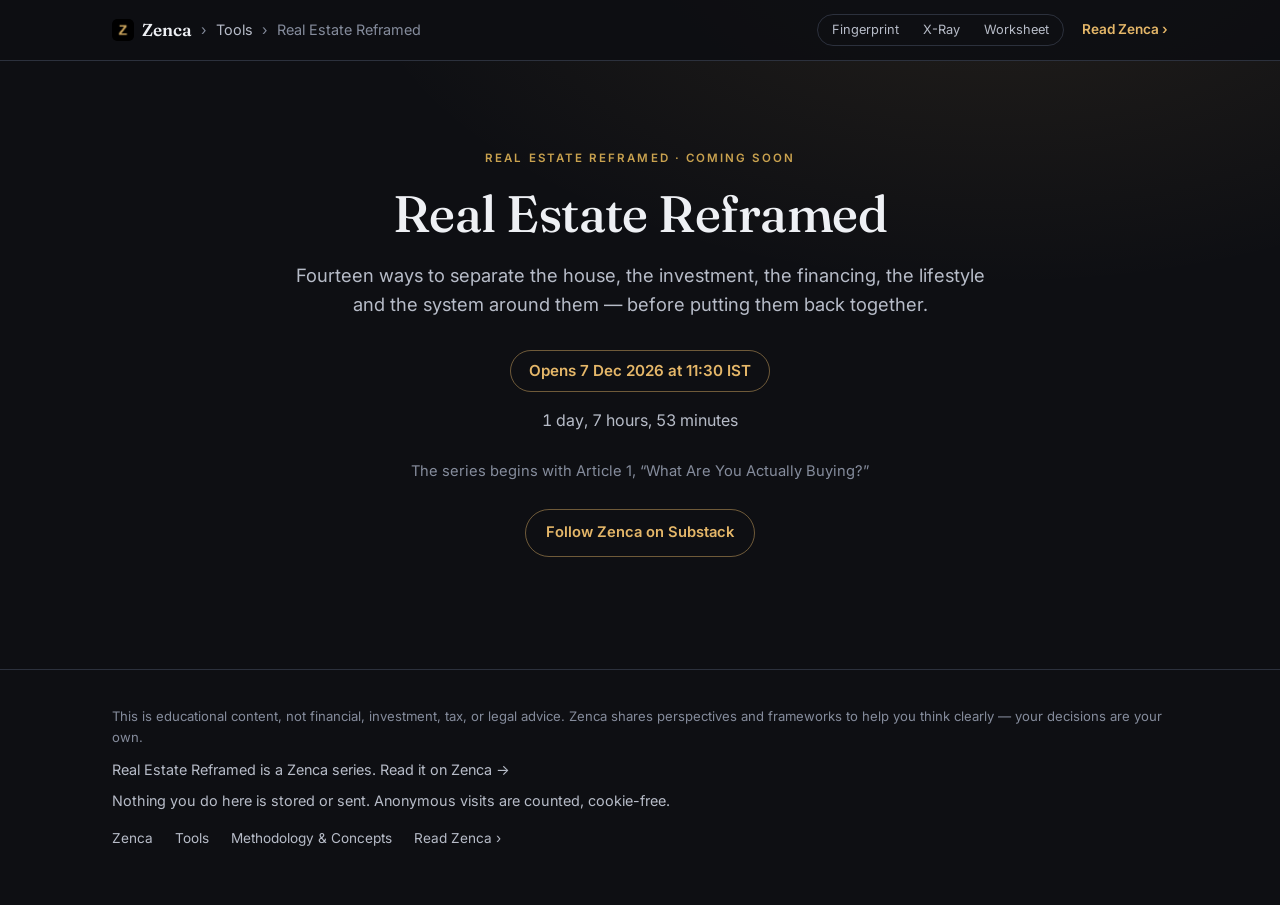
==== index.html @ 31d78867 "Deploy Real Estate Reframed (2026-11-09 19:10)" ====
<!DOCTYPE html>
<html lang="en">
<head>
  <meta charset="UTF-8" />
  <meta name="viewport" content="width=device-width, initial-scale=1.0" />
  <title>Real Estate Reframed — Zenca</title>
  <meta name="description" content="Fourteen ways to separate the house, the investment, the financing, the lifestyle and the system around them — before putting them back together. The Real Estate Reframed series and its companion tools." />
  <meta property="og:type" content="website" />
  <meta property="og:site_name" content="Zenca" />
  <meta property="og:title" content="Real Estate Reframed — Zenca" />
  <meta property="og:description" content="Fourteen ways to separate the house, the investment, the financing, the lifestyle and the system around them — before putting them back together." />
  <meta property="og:url" content="https://real-estate-reframed.zenca.global/" />
  <meta property="og:image" content="https://real-estate-reframed.zenca.global/_shared/og/hub.png" />
  <meta property="og:image:width" content="1200" />
  <meta property="og:image:height" content="630" />
  <meta name="twitter:card" content="summary_large_image" />
  <link rel="canonical" href="https://real-estate-reframed.zenca.global/" />
  <link rel="icon" type="image/png" href="_shared/favicon.png?v=9545cf29dc" />
  <link rel="apple-touch-icon" href="_shared/favicon.png?v=9545cf29dc" />
  <link rel="preconnect" href="https://fonts.googleapis.com" />
  <link rel="preconnect" href="https://fonts.gstatic.com" crossorigin />
  <link href="https://fonts.googleapis.com/css2?family=Fraunces:opsz,wght@9..144,400;9..144,500;9..144,600&family=Inter:wght@400;500;600&display=swap" rel="stylesheet" />
  <link rel="stylesheet" href="_shared/page.css?v=093122a466" />
  <link rel="stylesheet" href="_shared/site.css?v=1f6c7fd32f" />
  <script src="_shared/site.js?v=88c679d0bc" data-zenca-tool="hub"></script>
  <script data-goatcounter="https://real-estate-reframed.goatcounter.com/count" data-goatcounter-settings='{"no_onload": true}' async src="https://gc.zgo.at/count.js"></script>
</head>
<body>
  <a class="skip" href="#app">Skip to content</a>
  <header class="topbar">
    <div class="wrap topbar-inner">
      <nav class="crumbs" aria-label="Breadcrumb">
        <a class="crumb-brand" href="https://zenca.global"><img class="crumb-logo" src="_shared/favicon.png?v=9545cf29dc" alt="" width="22" height="22" />Zenca</a>
        <span class="crumb-sep crumb-tools-sep" aria-hidden="true">›</span>
        <a class="crumb-tools" href="https://zenca.global/tools">Tools</a>
        <span class="crumb-sep" aria-hidden="true">›</span>
        <a class="crumb-current" href="./" aria-current="page">Real Estate Reframed</a>
      </nav>
      <div class="topbar-right">
        <nav class="zenca-switch" aria-label="Real Estate Reframed tools"><a data-zenca-link="fingerprint" href="fingerprint/">Fingerprint</a><a data-zenca-link="xray" href="x-ray/">X-Ray</a><a data-zenca-link="worksheet" href="worksheet/">Worksheet</a></nav>
        <a class="read-zenca" href="https://zencaglobal.substack.com/" target="_blank" rel="noopener">Read Zenca <span aria-hidden="true">›</span></a>
      </div>
    </div>
  </header>

  <main id="app">
    <section class="hero wrap">
      <p class="eyebrow">A Zenca series · 14 articles · 3 companion tools</p>
      <h1>Real Estate Reframed</h1>
      <p class="lede">Fourteen ways to separate the house, the investment, the financing, the lifestyle and the system around them — before putting them back together.</p>
      <p class="body">Price is not return. Asset return is not leveraged equity return. Wealth accumulation is not the same thing as investment performance. Housing consumption is not financial return. Non-financial utility is still real value. And the same physical asset can behave very differently inside different cities, financing systems, legal structures and household balance sheets.</p>
      <p class="body">It is not a case for property or against it. It is an attempt to become more precise about what job a property is doing — and what owning it will do to the rest of your financial life.</p>
      <div class="actions">
        <a class="btn" data-zenca-link="series" href="https://zenca.global/p/real-estate-reframed-series" target="_blank" rel="noopener">Read the series on Zenca &rarr;</a>
        <a class="btn btn-ghost" data-zenca-article="1" href="https://zenca.global/p/real-estate-reframed-1-14">Start with Article 1</a>
      </div>
    </section>

    <section class="section" aria-labelledby="tools-h">
      <div class="wrap">
        <h2 id="tools-h">Companion tools</h2>
        <p class="section-intro">Each tool opens alongside the article it belongs to. None of them produce a score or a buy/sell verdict.</p>
        <div class="tools">
          <article class="tool">
            <span class="status" data-zenca-status="fingerprint">Opens 21 Dec 2026</span>
            <h3>Housing System Fingerprint Explorer</h3>
            <p>What kind of housing machine are you looking at? Compare the housing systems of India, China, Japan and the United States across 24 dimensions. A fingerprint, not a scorecard.</p>
            <p class="meta">With Article 3 · <span data-zenca-article="3">Your House’s Last Five Years Won’t Predict the Next Twenty</span></p>
            <a class="go" data-zenca-link="fingerprint" href="fingerprint/">Open the Fingerprint &rarr;</a>
          </article>
          <article class="tool">
            <span class="status" data-zenca-status="xray">Opens 8 Mar 2027</span>
            <h3>Property Decision X-Ray</h3>
            <p>X-ray this property, for this person, at this price: what the purchase depends on, what your household can survive, and what remains unresolved.</p>
            <p class="meta">With Article 14 · <span data-zenca-article="14">So, Should You Buy This Property?</span></p>
            <a class="go" data-zenca-link="xray" href="x-ray/">Open the X-Ray &rarr;</a>
          </article>
          <article class="tool">
            <span class="status" data-zenca-status="worksheet">Opens 8 Mar 2027</span>
            <h3>Property Decision Worksheet</h3>
            <p>Should this property fit into your financial life? A guided worksheet to work through before you emotionally commit — on your own, with a partner or with an adviser.</p>
            <p class="meta">With Article 14 · <span data-zenca-article="14">So, Should You Buy This Property?</span></p>
            <a class="go" data-zenca-link="worksheet" href="worksheet/">Open the Worksheet &rarr;</a>
          </article>
        </div>
        <div class="ref-card">
          <p><strong>Methodology &amp; Concepts</strong> — the language, named concepts and evidence standards behind the series.</p>
          <a class="btn btn-ghost" data-zenca-link="methodology" href="methodology/">Open the reference &rarr;</a>
        </div>
      </div>
    </section>

    <section class="section" aria-labelledby="series-h">
      <div class="wrap">
        <h2 id="series-h">The series in four acts</h2>
        <p class="section-intro">A new article every Monday from 7 December 2026. Titles become links as each one is published.</p>
        <div class="acts">
          <div class="act">
            <h3>Act I — Understand the Asset</h3>
            <ol>
              <li><span class="n">1</span><a data-zenca-article="1" data-zenca-show-date href="#">What Are You Actually Buying?</a></li>
              <li><span class="n">2</span><a data-zenca-article="2" data-zenca-show-date href="#">Your House Doesn’t Really Have A Price</a></li>
              <li><span class="n">3</span><a data-zenca-article="3" data-zenca-show-date href="#">Your House’s Last Five Years Won’t Predict the Next Twenty</a></li>
            </ol>
          </div>
          <div class="act">
            <h3>Act II — Understand the Economics</h3>
            <ol>
              <li><span class="n">4</span><a data-zenca-article="4" data-zenca-show-date href="#">The Return You Think You Made on Your House Is Probably Wrong</a></li>
              <li><span class="n">5</span><a data-zenca-article="5" data-zenca-show-date href="#">Housing Always Costs Money — Even When You Own It</a></li>
              <li><span class="n">6</span><a data-zenca-article="6" data-zenca-show-date href="#">The Magic of Real Estate Is Often Leverage</a></li>
              <li><span class="n">7</span><a data-zenca-article="7" data-zenca-show-date href="#">Your Rental Property Is a Business, Not Passive Income</a></li>
            </ol>
          </div>
          <div class="act">
            <h3>Act III — Understand the Household</h3>
            <ol>
              <li><span class="n">8</span><a data-zenca-article="8" data-zenca-show-date href="#">Your Parents’ 100× Is Not Your Forecast</a></li>
              <li><span class="n">9</span><a data-zenca-article="9" data-zenca-show-date href="#">Rich on Paper, Concentrated in Reality</a></li>
              <li><span class="n">10</span><a data-zenca-article="10" data-zenca-show-date href="#">Why We Love Real Estate So Much</a></li>
            </ol>
          </div>
          <div class="act">
            <h3>Act IV — Understand the System, Then Decide</h3>
            <ol>
              <li><span class="n">11</span><a data-zenca-article="11" data-zenca-show-date href="#">Buying From a Builder Means Buying More Than a House</a></li>
              <li><span class="n">12</span><a data-zenca-article="12" data-zenca-show-date href="#">The Parallel Economy Around Property</a></li>
              <li><span class="n">13</span><a data-zenca-article="13" data-zenca-show-date href="#">Can Housing Be Affordable and a Great Investment?</a></li>
              <li><span class="n">14</span><a data-zenca-article="14" data-zenca-show-date href="#">So, Should You Buy This Property?</a></li>
            </ol>
          </div>
        </div>
      </div>
    </section>
  </main>

  <footer class="site-foot">
    <div class="wrap">
      <p class="disclaimer">This is educational content, not financial, investment, tax, or legal advice. Zenca shares perspectives and frameworks to help you think clearly — your decisions are your own.</p>
      <p class="colophon">Real Estate Reframed is a Zenca series. <a data-zenca-link="series" href="https://zenca.global/p/real-estate-reframed-series" target="_blank" rel="noopener">Read it on Zenca &rarr;</a></p>
      <p class="colophon">Nothing you do here is stored or sent. Anonymous visits are counted, cookie-free.</p>
      <nav class="foot-nav" aria-label="Zenca">
        <a href="https://zenca.global">Zenca</a>
        <a href="https://zenca.global/tools">Tools</a>
        <a data-zenca-link="methodology" href="methodology/">Methodology &amp; Concepts</a>
        <a href="https://zencaglobal.substack.com/" target="_blank" rel="noopener">Read Zenca &rsaquo;</a>
      </nav>
    </div>
  </footer>
</body>
</html>
---- _shared/page.css ----
/* ============================================================
   Real Estate Reframed — hub and Methodology & Concepts pages
   Same Zenca system as the tools: dark + gold, Fraunces + Inter.
   (Owned by the deployment chat.)
   ============================================================ */
:root {
  --bg: #0e0f13; --bg-2: #15171d; --card: #1a1d25; --card-2: #21252f; --line: #2c313d;
  --ink: #eef0f4; --ink-soft: #b7bcc8; --ink-mute: #858c9c;
  --gold: #e5b769; --gold-soft: #c9a24f; --gold-dim: rgba(229,183,105,0.14);
  --radius: 16px; --wrap: 1100px; --read: 760px;
}
* { box-sizing: border-box; }
html { scroll-padding-top: 76px; }
body {
  margin: 0; overflow-x: hidden;
  background: radial-gradient(1100px 600px at 78% -8%, rgba(229,183,105,0.10), transparent 60%), var(--bg);
  color: var(--ink); font-family: "Inter", system-ui, -apple-system, "Segoe UI", sans-serif; line-height: 1.6;
  -webkit-font-smoothing: antialiased;
}
.wrap { max-width: var(--wrap); margin: 0 auto; padding: 0 22px; }
.read { max-width: var(--read); }
h1, h2, h3 { font-family: "Fraunces", Georgia, serif; font-weight: 500; line-height: 1.15; letter-spacing: -0.01em; margin: 0; }
a { color: var(--gold); }
strong { font-weight: 600; color: var(--ink); }
:focus-visible { outline: 2px solid var(--gold); outline-offset: 2px; border-radius: 4px; }
.sr { position: absolute; width: 1px; height: 1px; overflow: hidden; clip: rect(0 0 0 0); white-space: nowrap; }
.skip { position: absolute; left: -999px; top: 8px; background: var(--gold); color: var(--bg); padding: 8px 14px; border-radius: 8px; z-index: 100; }
.skip:focus { left: 12px; }

/* Top bar — same pattern as the tools */
.topbar { position: sticky; top: 0; z-index: 50; background: rgba(14,15,19,0.92); border-bottom: 1px solid var(--line); }
.topbar-inner { display: flex; align-items: center; justify-content: space-between; height: 60px; gap: 12px; }
.crumbs { display: flex; align-items: center; gap: 9px; min-width: 0; font-size: 0.9rem; }
.crumbs a { color: var(--ink-soft); text-decoration: none; white-space: nowrap; }
.crumbs a:hover { color: var(--gold); }
.crumb-brand { display: inline-flex; align-items: center; gap: 8px; font-family: "Fraunces", serif; font-weight: 600; font-size: 1.08rem; color: var(--ink) !important; }
.crumb-logo { width: 22px; height: 22px; border-radius: 5px; display: block; }
.crumb-sep { color: var(--ink-mute); }
.crumb-current { color: var(--ink-mute) !important; overflow: hidden; text-overflow: ellipsis; white-space: nowrap; }
.topbar-right { display: flex; align-items: center; gap: 18px; }
.read-zenca { color: var(--gold); text-decoration: none; font-weight: 600; font-size: 0.85rem; white-space: nowrap; }
@media (max-width: 720px) { .crumb-tools, .crumb-tools-sep { display: none; } }
@media (max-width: 420px) { .read-zenca { display: none; } }

/* Shared bits */
.eyebrow { text-transform: uppercase; letter-spacing: 0.18em; font-size: 0.72rem; color: var(--gold-soft); font-weight: 600; margin: 0 0 16px; }
.lede { font-size: clamp(1.04rem, 2vw, 1.22rem); color: var(--ink-soft); margin: 0 0 22px; }
.btn { display: inline-block; padding: 11px 20px; border-radius: 999px; background: var(--gold); color: var(--bg) !important; font-weight: 600; text-decoration: none; font-size: 0.95rem; }
.btn:hover { background: #f0c780; }
.btn-ghost { background: transparent; color: var(--gold) !important; border: 1px solid rgba(229,183,105,0.45); }
.btn-ghost:hover { background: var(--gold-dim); }
.btn.zenca-unlinked { background: var(--card-2); color: var(--ink-mute) !important; }
.actions { display: flex; flex-wrap: wrap; gap: 12px; margin: 26px 0 0; }
.section { padding: 46px 0; border-top: 1px solid var(--line); }
.section h2 { font-size: clamp(1.5rem, 3vw, 2rem); margin-bottom: 10px; }
.section-intro { color: var(--ink-soft); margin: 0 0 26px; max-width: 70ch; }

/* ---------- Hub ---------- */
.hero { padding: 76px 0 46px; }
.hero h1 { font-size: clamp(2.4rem, 6vw, 4rem); margin-bottom: 20px; }
.hero p.body { color: var(--ink-soft); max-width: 68ch; margin: 0 0 14px; }

.tools { display: grid; grid-template-columns: repeat(3, 1fr); gap: 16px; }
.tool { display: flex; flex-direction: column; gap: 10px; padding: 22px; border-radius: var(--radius); border: 1px solid var(--line); background: linear-gradient(180deg, var(--card), var(--bg-2)); }
.tool h3 { font-size: 1.3rem; }
.tool p { margin: 0; color: var(--ink-soft); font-size: 0.95rem; }
.tool .meta { color: var(--ink-mute); font-size: 0.85rem; margin-top: auto; }
.tool .go { font-weight: 600; text-decoration: none; }
.status { align-self: flex-start; font-size: 0.75rem; font-weight: 600; letter-spacing: 0.04em; padding: 3px 10px; border-radius: 999px; border: 1px solid var(--line); color: var(--ink-mute); }
.status.is-open { color: var(--gold); border-color: rgba(229,183,105,0.45); }
.ref-card { margin-top: 16px; display: flex; flex-wrap: wrap; align-items: center; justify-content: space-between; gap: 14px; padding: 18px 22px; border-radius: var(--radius); border: 1px dashed var(--line); }
.ref-card p { margin: 0; color: var(--ink-soft); }

.acts { display: grid; grid-template-columns: repeat(2, 1fr); gap: 16px 28px; }
.act h3 { font-size: 1.1rem; color: var(--gold); margin-bottom: 10px; }
.act ol { list-style: none; margin: 0; padding: 0; }
.act li { display: grid; grid-template-columns: 2.2em 1fr; padding: 8px 0; border-bottom: 1px solid var(--line); }
.act li .n { color: var(--ink-mute); font-variant-numeric: tabular-nums; }
.act li a { color: var(--ink); text-decoration: none; }
.act li a:hover { color: var(--gold); }
.act li .zenca-unlinked { color: var(--ink-soft); }

@media (max-width: 900px) { .tools { grid-template-columns: 1fr; } .acts { grid-template-columns: 1fr; } }

/* ---------- Methodology ---------- */
.m-hero { padding: 64px 0 22px; }
.m-hero h1 { font-size: clamp(2.2rem, 5vw, 3.2rem); margin-bottom: 14px; }
.m-hero p { color: var(--ink-soft); margin: 0 0 14px; }
.jump { display: flex; flex-wrap: wrap; gap: 8px; padding: 14px 0 6px; margin: 8px 0 0; list-style: none; }
.jump a { display: inline-block; font-size: 0.85rem; color: var(--ink-soft); text-decoration: none; border: 1px solid var(--line); border-radius: 999px; padding: 4px 12px; }
.jump a:hover { color: var(--gold); border-color: var(--gold-soft); }
.m-section { padding: 40px 0 10px; border-top: 1px solid var(--line); margin-top: 30px; }
.m-section h2 { font-size: clamp(1.45rem, 3vw, 1.9rem); margin-bottom: 10px; }
.m-section > p { color: var(--ink-soft); }
.layers { display: flex; flex-wrap: wrap; align-items: stretch; gap: 10px; margin: 18px 0; padding: 0; list-style: none; }
.layers li { flex: 1 1 200px; padding: 16px 18px; border: 1px solid var(--line); border-radius: 12px; background: var(--card); }
.layers li h3 { font-size: 1.1rem; color: var(--gold); margin-bottom: 6px; }
.layers li p { margin: 0 0 6px; color: var(--ink-soft); font-size: 0.92rem; }
.layers li p.q { color: var(--ink); }
.note { padding: 14px 18px; border-left: 3px solid var(--gold-soft); background: var(--gold-dim); border-radius: 0 10px 10px 0; color: var(--ink-soft); margin: 18px 0; }
.note strong { color: var(--gold); display: block; margin-bottom: 2px; }
.cards { display: grid; grid-template-columns: repeat(3, 1fr); gap: 12px; margin: 18px 0; }
.card { padding: 16px 18px; border: 1px solid var(--line); border-radius: 12px; background: var(--card); }
.card h3 { font-family: "Inter", sans-serif; font-size: 0.98rem; font-weight: 600; margin-bottom: 6px; }
.card p { margin: 0; color: var(--ink-soft); font-size: 0.92rem; }
.glossary { margin: 18px 0; }
.concept { padding: 18px 0; border-bottom: 1px solid var(--line); }
.concept h3 { font-size: 1.25rem; margin-bottom: 4px; }
.concept h3 a.anchor { color: inherit; text-decoration: none; }
.concept h3 a.anchor:hover { color: var(--gold); }
.concept .origin { font-size: 0.85rem; color: var(--ink-mute); margin: 0 0 8px; }
.concept .origin a { color: var(--gold-soft); }
.concept p { margin: 0; color: var(--ink-soft); }
.concept p.tool-link { margin-top: 8px; font-size: 0.92rem; }
.rows { margin: 18px 0; }
.row { display: grid; grid-template-columns: 240px 1fr; gap: 16px; padding: 14px 0; border-bottom: 1px solid var(--line); }
.row h3 { font-family: "Inter", sans-serif; font-size: 0.98rem; font-weight: 600; }
.row p { margin: 0; color: var(--ink-soft); }
.m-section ul { color: var(--ink-soft); padding-left: 1.2em; }
.m-section ul li { margin: 6px 0; }
.closing p { color: var(--ink-soft); }
.closing p.q { color: var(--ink); font-family: "Fraunces", serif; font-size: 1.15rem; }
@media (max-width: 1023px) { .cards { grid-template-columns: repeat(2, 1fr); } }
@media (max-width: 767px) { .cards { grid-template-columns: 1fr; } .row { grid-template-columns: 1fr; gap: 4px; } }

/* Footer */
.site-foot { border-top: 1px solid var(--line); padding: 36px 0 56px; margin-top: 40px; }
.disclaimer { color: var(--ink-mute); font-size: 0.82rem; margin: 0 0 10px; }
.colophon { color: var(--ink-soft); font-size: 0.9rem; margin: 0 0 8px; }
.colophon a { color: var(--gold); text-decoration: none; }
.foot-nav { display: flex; flex-wrap: wrap; gap: 8px 22px; margin-top: 16px; }
.foot-nav a { color: var(--ink-soft); text-decoration: none; font-size: 0.85rem; }
.foot-nav a:hover { color: var(--gold); }

@media print {
  body { background: #fff; color: #111; }
  .topbar, .jump, .site-foot .foot-nav, .actions { display: none !important; }
  .card, .layers li, .tool { background: #fff; border-color: #ccc; }
  .card p, .row p, .concept p, .m-section > p, .layers li p { color: #222; }
}
---- _shared/site.css ----
/* ============================================================
   Real Estate Reframed — shared deploy UI (owned by the deployment chat)
   Styles only elements the deploy layer adds to the tools:
   series crumb, tool switcher, locked-page teaser, preview tag.
   Every class is zenca-prefixed so nothing collides with a tool's CSS.
   Rules: the top bar stays one 60px line; nothing sticky or blurred;
   everything here is hidden in print.
   ============================================================ */

/* Series crumb (desktop, inside .crumb-rest) */
.zenca-rer-crumb { display: inline-flex; align-items: center; gap: 9px; white-space: nowrap; }
.zenca-rer-crumb a { color: #b7bcc8; text-decoration: none; }
.zenca-rer-crumb a:hover { color: #e5b769; }

/* Series crumb (phones, next to the Zenca mark) */
.zenca-rer-mobile { display: none; align-items: center; gap: 9px; white-space: nowrap; }
.zenca-rer-mobile a { color: #b7bcc8 !important; text-decoration: none; }

/* Tool switcher (wide screens only) */
.zenca-switch { display: inline-flex; align-items: center; gap: 2px; padding: 3px; border: 1px solid #2c313d; border-radius: 999px; }
.zenca-switch a { color: #b7bcc8; text-decoration: none; font-size: 0.8rem; padding: 4px 11px; border-radius: 999px; white-space: nowrap; line-height: 1.3; }
.zenca-switch a:hover { color: #e5b769; }
.zenca-switch a[aria-current="page"] { color: #0e0f13; background: #e5b769; font-weight: 600; }

@media (max-width: 1180px) { .zenca-switch { display: none; } }
@media (max-width: 720px) {
  .zenca-rer-crumb { display: none !important; }
  .zenca-rer-mobile { display: inline-flex; }
  /* Phones show "Zenca › Real Estate Reframed" only, the same in every tool
     (the X-Ray and Worksheet already hide .crumb-rest at this width). */
  .crumbs .zenca-rer-mobile ~ .crumb-rest { display: none !important; }
}

/* Links that are not live yet render as plain text */
.zenca-unlinked { color: inherit; }
.zenca-opens { color: #858c9c; font-size: 0.9em; }

/* ---------- Locked page ---------- */
html.zenca-locked #app,
html.zenca-locked .drawer,
html.zenca-locked .drawer-scrim,
html.zenca-locked .skip { display: none !important; }

.zenca-teaser { padding: 88px 22px 72px; }
.zenca-teaser-inner { max-width: 720px; margin: 0 auto; text-align: center; }
.zenca-teaser-eyebrow { text-transform: uppercase; letter-spacing: 0.18em; font-size: 0.72rem; color: #c9a24f; font-weight: 600; margin: 0 0 18px; }
.zenca-teaser-title { font-family: "Fraunces", Georgia, serif; font-weight: 500; font-size: clamp(2rem, 5vw, 3.2rem); line-height: 1.12; letter-spacing: -0.01em; margin: 0 0 18px; color: #eef0f4; }
.zenca-teaser-line { color: #b7bcc8; font-size: clamp(1rem, 2vw, 1.15rem); line-height: 1.6; margin: 0 auto 30px; max-width: 60ch; }
.zenca-teaser-when { display: inline-block; margin: 0 0 10px; padding: 8px 18px; border: 1px solid rgba(229,183,105,0.45); border-radius: 999px; color: #e5b769; font-weight: 600; font-size: 0.95rem; }
.zenca-teaser-countdown { color: #b7bcc8; font-variant-numeric: tabular-nums; margin: 6px 0 26px; }
.zenca-teaser-note { color: #858c9c; font-size: 0.92rem; margin: 0 0 26px; }
.zenca-teaser-actions { display: flex; flex-wrap: wrap; justify-content: center; gap: 12px; margin: 0; }
.zenca-btn { display: inline-block; padding: 11px 20px; border-radius: 999px; background: #e5b769; color: #0e0f13 !important; font-weight: 600; text-decoration: none; font-size: 0.92rem; }
.zenca-btn:hover { background: #f0c780; }
.zenca-btn-ghost { background: transparent; color: #e5b769 !important; border: 1px solid rgba(229,183,105,0.45); }
.zenca-btn-ghost:hover { background: rgba(229,183,105,0.12); }

/* Preview indicator (only with ?unlock=all or ?now=) */
.zenca-preview-tag { position: fixed; left: 12px; bottom: 12px; z-index: 60; background: #21252f; color: #eef0f4; border: 1px solid #c9a24f; border-radius: 8px; padding: 6px 10px; font: 600 0.75rem/1.3 "Inter", system-ui, sans-serif; }
.zenca-preview-tag a { color: #e5b769; }

@media print {
  .zenca-deploy-ui, .zenca-switch, .zenca-rer-crumb, .zenca-rer-mobile, .zenca-preview-tag { display: none !important; }
}
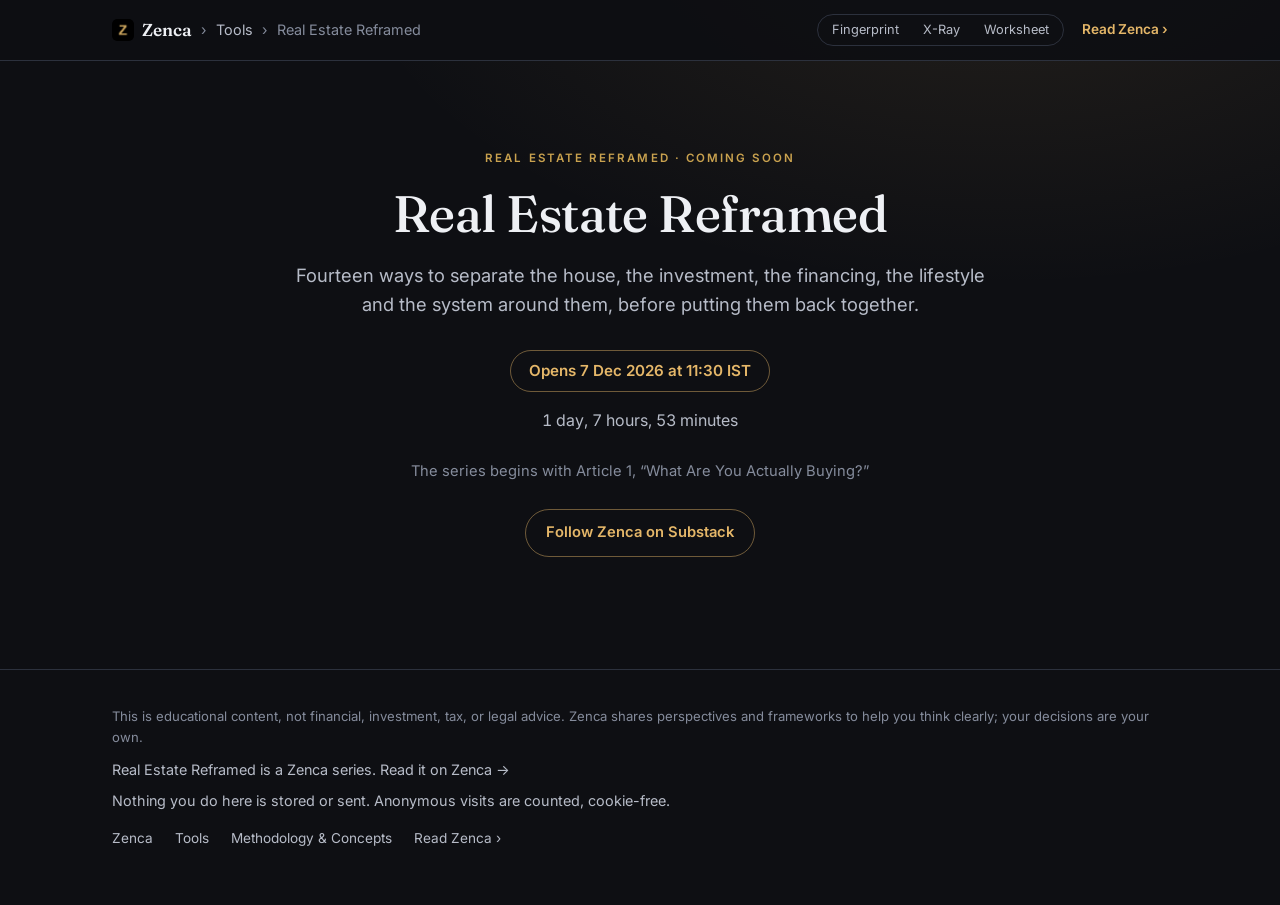
==== commit d8f50c1c: "Deploy Real Estate Reframed (2026-11-09 19:47)" ====
--- a/index.html
+++ b/index.html
@@ -3,12 +3,12 @@
 <head>
   <meta charset="UTF-8" />
   <meta name="viewport" content="width=device-width, initial-scale=1.0" />
-  <title>Real Estate Reframed — Zenca</title>
-  <meta name="description" content="Fourteen ways to separate the house, the investment, the financing, the lifestyle and the system around them — before putting them back together. The Real Estate Reframed series and its companion tools." />
+  <title>Real Estate Reframed | Zenca</title>
+  <meta name="description" content="Fourteen ways to separate the house, the investment, the financing, the lifestyle and the system around them, before putting them back together. The Real Estate Reframed series and its companion tools." />
   <meta property="og:type" content="website" />
   <meta property="og:site_name" content="Zenca" />
-  <meta property="og:title" content="Real Estate Reframed — Zenca" />
-  <meta property="og:description" content="Fourteen ways to separate the house, the investment, the financing, the lifestyle and the system around them — before putting them back together." />
+  <meta property="og:title" content="Real Estate Reframed | Zenca" />
+  <meta property="og:description" content="Fourteen ways to separate the house, the investment, the financing, the lifestyle and the system around them, before putting them back together." />
   <meta property="og:url" content="https://real-estate-reframed.zenca.global/" />
   <meta property="og:image" content="https://real-estate-reframed.zenca.global/_shared/og/hub.png" />
   <meta property="og:image:width" content="1200" />
@@ -20,9 +20,9 @@
   <link rel="preconnect" href="https://fonts.googleapis.com" />
   <link rel="preconnect" href="https://fonts.gstatic.com" crossorigin />
   <link href="https://fonts.googleapis.com/css2?family=Fraunces:opsz,wght@9..144,400;9..144,500;9..144,600&family=Inter:wght@400;500;600&display=swap" rel="stylesheet" />
-  <link rel="stylesheet" href="_shared/page.css?v=093122a466" />
-  <link rel="stylesheet" href="_shared/site.css?v=1f6c7fd32f" />
-  <script src="_shared/site.js?v=88c679d0bc" data-zenca-tool="hub"></script>
+  <link rel="stylesheet" href="_shared/page.css?v=3a9d3f1c0a" />
+  <link rel="stylesheet" href="_shared/site.css?v=f06904db3f" />
+  <script src="_shared/site.js?v=d02275a9c1" data-zenca-tool="hub"></script>
   <script data-goatcounter="https://real-estate-reframed.goatcounter.com/count" data-goatcounter-settings='{"no_onload": true}' async src="https://gc.zgo.at/count.js"></script>
 </head>
 <body>
@@ -47,9 +47,9 @@
     <section class="hero wrap">
       <p class="eyebrow">A Zenca series · 14 articles · 3 companion tools</p>
       <h1>Real Estate Reframed</h1>
-      <p class="lede">Fourteen ways to separate the house, the investment, the financing, the lifestyle and the system around them — before putting them back together.</p>
+      <p class="lede">Fourteen ways to separate the house, the investment, the financing, the lifestyle and the system around them,<br />before putting them back together.</p>
       <p class="body">Price is not return. Asset return is not leveraged equity return. Wealth accumulation is not the same thing as investment performance. Housing consumption is not financial return. Non-financial utility is still real value. And the same physical asset can behave very differently inside different cities, financing systems, legal structures and household balance sheets.</p>
-      <p class="body">It is not a case for property or against it. It is an attempt to become more precise about what job a property is doing — and what owning it will do to the rest of your financial life.</p>
+      <p class="body">It is not a case for property or against it. It is an attempt to become more precise about what job a property is doing, and what owning it will do to the rest of your financial life.</p>
       <div class="actions">
         <a class="btn" data-zenca-link="series" href="https://zenca.global/p/real-estate-reframed-series" target="_blank" rel="noopener">Read the series on Zenca &rarr;</a>
         <a class="btn btn-ghost" data-zenca-article="1" href="https://zenca.global/p/real-estate-reframed-1-14">Start with Article 1</a>
@@ -78,13 +78,13 @@
           <article class="tool">
             <span class="status" data-zenca-status="worksheet">Opens 8 Mar 2027</span>
             <h3>Property Decision Worksheet</h3>
-            <p>Should this property fit into your financial life? A guided worksheet to work through before you emotionally commit — on your own, with a partner or with an adviser.</p>
+            <p>Should this property fit into your financial life? A guided worksheet to work through before you emotionally commit, on your own, with a partner or with an adviser.</p>
             <p class="meta">With Article 14 · <span data-zenca-article="14">So, Should You Buy This Property?</span></p>
             <a class="go" data-zenca-link="worksheet" href="worksheet/">Open the Worksheet &rarr;</a>
           </article>
         </div>
         <div class="ref-card">
-          <p><strong>Methodology &amp; Concepts</strong> — the language, named concepts and evidence standards behind the series.</p>
+          <p><strong>Methodology &amp; Concepts:</strong> the language, named concepts and evidence standards behind the series.</p>
           <a class="btn btn-ghost" data-zenca-link="methodology" href="methodology/">Open the reference &rarr;</a>
         </div>
       </div>
@@ -93,10 +93,10 @@
     <section class="section" aria-labelledby="series-h">
       <div class="wrap">
         <h2 id="series-h">The series in four acts</h2>
-        <p class="section-intro">A new article every Monday from 7 December 2026. Titles become links as each one is published.</p>
+        <p class="section-intro">One article every Monday, from 7 December 2026 to 8 March 2027. Each article shows its publish date until it goes live.</p>
         <div class="acts">
           <div class="act">
-            <h3>Act I — Understand the Asset</h3>
+            <h3>Act I: Understand the Asset</h3>
             <ol>
               <li><span class="n">1</span><a data-zenca-article="1" data-zenca-show-date href="#">What Are You Actually Buying?</a></li>
               <li><span class="n">2</span><a data-zenca-article="2" data-zenca-show-date href="#">Your House Doesn’t Really Have A Price</a></li>
@@ -104,16 +104,16 @@
             </ol>
           </div>
           <div class="act">
-            <h3>Act II — Understand the Economics</h3>
+            <h3>Act II: Understand the Economics</h3>
             <ol>
               <li><span class="n">4</span><a data-zenca-article="4" data-zenca-show-date href="#">The Return You Think You Made on Your House Is Probably Wrong</a></li>
-              <li><span class="n">5</span><a data-zenca-article="5" data-zenca-show-date href="#">Housing Always Costs Money — Even When You Own It</a></li>
+              <li><span class="n">5</span><a data-zenca-article="5" data-zenca-show-date href="#">Housing Always Costs Money, Even When You Own It</a></li>
               <li><span class="n">6</span><a data-zenca-article="6" data-zenca-show-date href="#">The Magic of Real Estate Is Often Leverage</a></li>
               <li><span class="n">7</span><a data-zenca-article="7" data-zenca-show-date href="#">Your Rental Property Is a Business, Not Passive Income</a></li>
             </ol>
           </div>
           <div class="act">
-            <h3>Act III — Understand the Household</h3>
+            <h3>Act III: Understand the Household</h3>
             <ol>
               <li><span class="n">8</span><a data-zenca-article="8" data-zenca-show-date href="#">Your Parents’ 100× Is Not Your Forecast</a></li>
               <li><span class="n">9</span><a data-zenca-article="9" data-zenca-show-date href="#">Rich on Paper, Concentrated in Reality</a></li>
@@ -121,7 +121,7 @@
             </ol>
           </div>
           <div class="act">
-            <h3>Act IV — Understand the System, Then Decide</h3>
+            <h3>Act IV: Understand the System, Then Decide</h3>
             <ol>
               <li><span class="n">11</span><a data-zenca-article="11" data-zenca-show-date href="#">Buying From a Builder Means Buying More Than a House</a></li>
               <li><span class="n">12</span><a data-zenca-article="12" data-zenca-show-date href="#">The Parallel Economy Around Property</a></li>
@@ -136,7 +136,7 @@
 
   <footer class="site-foot">
     <div class="wrap">
-      <p class="disclaimer">This is educational content, not financial, investment, tax, or legal advice. Zenca shares perspectives and frameworks to help you think clearly — your decisions are your own.</p>
+      <p class="disclaimer">This is educational content, not financial, investment, tax, or legal advice. Zenca shares perspectives and frameworks to help you think clearly; your decisions are your own.</p>
       <p class="colophon">Real Estate Reframed is a Zenca series. <a data-zenca-link="series" href="https://zenca.global/p/real-estate-reframed-series" target="_blank" rel="noopener">Read it on Zenca &rarr;</a></p>
       <p class="colophon">Nothing you do here is stored or sent. Anonymous visits are counted, cookie-free.</p>
       <nav class="foot-nav" aria-label="Zenca">
--- a/_shared/page.css
+++ b/_shared/page.css
@@ -1,5 +1,5 @@
 /* ============================================================
-   Real Estate Reframed — hub and Methodology & Concepts pages
+   Real Estate Reframed: hub and Methodology & Concepts pages
    Same Zenca system as the tools: dark + gold, Fraunces + Inter.
    (Owned by the deployment chat.)
    ============================================================ */
@@ -27,7 +27,7 @@
 .skip { position: absolute; left: -999px; top: 8px; background: var(--gold); color: var(--bg); padding: 8px 14px; border-radius: 8px; z-index: 100; }
 .skip:focus { left: 12px; }
 
-/* Top bar — same pattern as the tools */
+/* Top bar: same pattern as the tools */
 .topbar { position: sticky; top: 0; z-index: 50; background: rgba(14,15,19,0.92); border-bottom: 1px solid var(--line); }
 .topbar-inner { display: flex; align-items: center; justify-content: space-between; height: 60px; gap: 12px; }
 .crumbs { display: flex; align-items: center; gap: 9px; min-width: 0; font-size: 0.9rem; }
@@ -53,12 +53,15 @@
 .actions { display: flex; flex-wrap: wrap; gap: 12px; margin: 26px 0 0; }
 .section { padding: 46px 0; border-top: 1px solid var(--line); }
 .section h2 { font-size: clamp(1.5rem, 3vw, 2rem); margin-bottom: 10px; }
-.section-intro { color: var(--ink-soft); margin: 0 0 26px; max-width: 70ch; }
+.section-intro { color: var(--ink-soft); margin: 0 0 26px; }
 
 /* ---------- Hub ---------- */
-.hero { padding: 76px 0 46px; }
-.hero h1 { font-size: clamp(2.4rem, 6vw, 4rem); margin-bottom: 20px; }
-.hero p.body { color: var(--ink-soft); max-width: 68ch; margin: 0 0 14px; }
+.hero { padding: 72px 0 46px; }
+.hero h1 { font-size: clamp(2.4rem, 6vw, 4rem); margin-bottom: 18px; }
+.hero .lede { margin: 0 0 22px; line-height: 1.5; }
+.hero p.body { color: var(--ink-soft); font-size: 1.02rem; line-height: 1.65; margin: 0 0 12px; }
+.hero .lede br { display: block; }
+@media (max-width: 720px) { .hero .lede br { display: none; } }
 
 .tools { display: grid; grid-template-columns: repeat(3, 1fr); gap: 16px; }
 .tool { display: flex; flex-direction: column; gap: 10px; padding: 22px; border-radius: var(--radius); border: 1px solid var(--line); background: linear-gradient(180deg, var(--card), var(--bg-2)); }
@@ -82,46 +85,56 @@
 
 @media (max-width: 900px) { .tools { grid-template-columns: 1fr; } .acts { grid-template-columns: 1fr; } }
 
-/* ---------- Methodology ---------- */
-.m-hero { padding: 64px 0 22px; }
-.m-hero h1 { font-size: clamp(2.2rem, 5vw, 3.2rem); margin-bottom: 14px; }
-.m-hero p { color: var(--ink-soft); margin: 0 0 14px; }
-.jump { display: flex; flex-wrap: wrap; gap: 8px; padding: 14px 0 6px; margin: 8px 0 0; list-style: none; }
-.jump a { display: inline-block; font-size: 0.85rem; color: var(--ink-soft); text-decoration: none; border: 1px solid var(--line); border-radius: 999px; padding: 4px 12px; }
-.jump a:hover { color: var(--gold); border-color: var(--gold-soft); }
-.m-section { padding: 40px 0 10px; border-top: 1px solid var(--line); margin-top: 30px; }
-.m-section h2 { font-size: clamp(1.45rem, 3vw, 1.9rem); margin-bottom: 10px; }
-.m-section > p { color: var(--ink-soft); }
-.layers { display: flex; flex-wrap: wrap; align-items: stretch; gap: 10px; margin: 18px 0; padding: 0; list-style: none; }
-.layers li { flex: 1 1 200px; padding: 16px 18px; border: 1px solid var(--line); border-radius: 12px; background: var(--card); }
-.layers li h3 { font-size: 1.1rem; color: var(--gold); margin-bottom: 6px; }
-.layers li p { margin: 0 0 6px; color: var(--ink-soft); font-size: 0.92rem; }
-.layers li p.q { color: var(--ink); }
-.note { padding: 14px 18px; border-left: 3px solid var(--gold-soft); background: var(--gold-dim); border-radius: 0 10px 10px 0; color: var(--ink-soft); margin: 18px 0; }
-.note strong { color: var(--gold); display: block; margin-bottom: 2px; }
-.cards { display: grid; grid-template-columns: repeat(3, 1fr); gap: 12px; margin: 18px 0; }
-.card { padding: 16px 18px; border: 1px solid var(--line); border-radius: 12px; background: var(--card); }
-.card h3 { font-family: "Inter", sans-serif; font-size: 0.98rem; font-weight: 600; margin-bottom: 6px; }
-.card p { margin: 0; color: var(--ink-soft); font-size: 0.92rem; }
-.glossary { margin: 18px 0; }
-.concept { padding: 18px 0; border-bottom: 1px solid var(--line); }
-.concept h3 { font-size: 1.25rem; margin-bottom: 4px; }
+/* ---------- Methodology (tabbed) ---------- */
+.m-page .wrap { max-width: 1240px; }
+.m-head { display: grid; grid-template-columns: auto minmax(0, 1fr); gap: 8px 44px; align-items: end; padding: 26px 0 16px; }
+.m-head h1 { font-size: clamp(1.9rem, 3.6vw, 2.6rem); white-space: nowrap; }
+.m-head .eyebrow { margin-bottom: 8px; }
+.m-head .lede { margin: 0 0 4px; font-size: 1.05rem; }
+.m-sub { margin: 0; color: var(--ink-mute); font-size: 0.88rem; }
+.tabs { display: flex; gap: 6px; border-bottom: 1px solid var(--line); overflow-x: auto; scrollbar-width: none; }
+.tabs::-webkit-scrollbar { display: none; }
+.tabs button { flex: 0 0 auto; font: 500 0.9rem/1.2 "Inter", sans-serif; color: var(--ink-soft); background: none; border: 0; border-bottom: 2px solid transparent; padding: 11px 13px 10px; cursor: pointer; white-space: nowrap; }
+.tabs button:hover { color: var(--ink); }
+.tabs button[aria-selected="true"] { color: var(--gold); border-bottom-color: var(--gold); }
+.panel { padding: 14px 0 4px; }
+.panel h2 { font-size: 1.3rem; margin-bottom: 4px; }
+.panel-intro { color: var(--ink-soft); margin: 0 0 12px; font-size: 0.9rem; }
+.panel-head { display: flex; align-items: center; justify-content: space-between; gap: 6px 24px; margin-bottom: 12px; }
+.panel-head .panel-intro { margin: 0; }
+.subtabs { flex: 0 0 auto; display: inline-flex; gap: 4px; padding: 3px; border: 1px solid var(--line); border-radius: 999px; }
+.subtabs button { font: 500 0.82rem/1.2 "Inter", sans-serif; color: var(--ink-soft); background: none; border: 0; border-radius: 999px; padding: 6px 12px; cursor: pointer; white-space: nowrap; }
+.subtabs button[aria-pressed="true"] { background: var(--gold); color: var(--bg); font-weight: 600; }
+.grid { display: grid; gap: 10px; margin: 0 0 12px; }
+.g2 { grid-template-columns: repeat(2, minmax(0, 1fr)); }
+.g3 { grid-template-columns: repeat(3, minmax(0, 1fr)); }
+.card { padding: 12px 16px; border: 1px solid var(--line); border-radius: 12px; background: var(--card); }
+.card h3 { font-family: "Inter", sans-serif; font-size: 0.95rem; font-weight: 600; margin-bottom: 4px; color: var(--ink); }
+.card p { margin: 0; color: var(--ink-soft); font-size: 0.87rem; line-height: 1.46; }
+.concept h3 { font-family: "Fraunces", serif; font-weight: 500; font-size: 1.08rem; margin-bottom: 2px; }
 .concept h3 a.anchor { color: inherit; text-decoration: none; }
 .concept h3 a.anchor:hover { color: var(--gold); }
-.concept .origin { font-size: 0.85rem; color: var(--ink-mute); margin: 0 0 8px; }
+.concept p.origin { font-size: 0.78rem; color: var(--ink-mute); margin: 0 0 5px; }
 .concept .origin a { color: var(--gold-soft); }
-.concept p { margin: 0; color: var(--ink-soft); }
-.concept p.tool-link { margin-top: 8px; font-size: 0.92rem; }
-.rows { margin: 18px 0; }
-.row { display: grid; grid-template-columns: 240px 1fr; gap: 16px; padding: 14px 0; border-bottom: 1px solid var(--line); }
-.row h3 { font-family: "Inter", sans-serif; font-size: 0.98rem; font-weight: 600; }
-.row p { margin: 0; color: var(--ink-soft); }
-.m-section ul { color: var(--ink-soft); padding-left: 1.2em; }
-.m-section ul li { margin: 6px 0; }
-.closing p { color: var(--ink-soft); }
-.closing p.q { color: var(--ink); font-family: "Fraunces", serif; font-size: 1.15rem; }
-@media (max-width: 1023px) { .cards { grid-template-columns: repeat(2, 1fr); } }
-@media (max-width: 767px) { .cards { grid-template-columns: 1fr; } .row { grid-template-columns: 1fr; gap: 4px; } }
+.card.flash { border-color: var(--gold); box-shadow: 0 0 0 3px var(--gold-dim); }
+.layers { display: grid; grid-template-columns: repeat(4, minmax(0, 1fr)); gap: 12px; margin: 14px 0; padding: 0; list-style: none; counter-reset: layer; }
+.layers li { position: relative; padding: 16px 18px; border: 1px solid var(--line); border-radius: 12px; background: var(--card); }
+.layers li + li:before { content: "→"; position: absolute; left: -12px; top: 50%; transform: translate(-50%, -50%); color: var(--gold-soft); }
+.layers li h3 { font-size: 1.15rem; color: var(--gold); margin-bottom: 6px; }
+.layers li p { margin: 0 0 6px; color: var(--ink-soft); font-size: 0.9rem; }
+.layers li p.q { color: var(--ink); }
+.note { padding: 10px 16px; border-left: 3px solid var(--gold-soft); background: var(--gold-dim); border-radius: 0 10px 10px 0; color: var(--ink-soft); margin: 4px 0 10px; font-size: 0.92rem; }
+.note strong { color: var(--gold); display: block; margin-bottom: 2px; }
+.two-col { display: grid; grid-template-columns: repeat(2, minmax(0, 1fr)); gap: 12px 32px; }
+.stack { list-style: none; margin: 10px 0 0; padding: 0; display: grid; gap: 10px; }
+.stack .card { padding: 9px 14px; }
+.stack .card h3 { margin-bottom: 2px; }
+.bounds { color: var(--ink-soft); padding-left: 1.2em; margin: 10px 0 0; }
+.bounds li { margin: 8px 0; }
+.closing p { color: var(--ink-soft); margin: 10px 0 0; }
+.closing p.q { color: var(--ink); font-family: "Fraunces", serif; font-size: 1.15rem; line-height: 1.45; margin-top: 16px; }
+@media (max-width: 1023px) { .g3, .layers { grid-template-columns: repeat(2, minmax(0, 1fr)); } .layers li:nth-child(3):before { display: none; } .m-head { grid-template-columns: 1fr; } .panel-head { flex-wrap: wrap; } }
+@media (max-width: 767px) { .g2, .g3, .layers, .two-col { grid-template-columns: 1fr; } .layers li + li:before { display: none; } }
 
 /* Footer */
 .site-foot { border-top: 1px solid var(--line); padding: 36px 0 56px; margin-top: 40px; }
@@ -134,7 +147,8 @@
 
 @media print {
   body { background: #fff; color: #111; }
-  .topbar, .jump, .site-foot .foot-nav, .actions { display: none !important; }
+  .topbar, .tabs, .subtabs, .site-foot .foot-nav, .actions { display: none !important; }
+  [role="tabpanel"][hidden], .cgroup[hidden] { display: block !important; content-visibility: visible !important; }
   .card, .layers li, .tool { background: #fff; border-color: #ccc; }
   .card p, .row p, .concept p, .m-section > p, .layers li p { color: #222; }
 }
--- a/_shared/site.css
+++ b/_shared/site.css
@@ -1,5 +1,5 @@
 /* ============================================================
-   Real Estate Reframed — shared deploy UI (owned by the deployment chat)
+   Real Estate Reframed: shared deploy UI (owned by the deployment chat)
    Styles only elements the deploy layer adds to the tools:
    series crumb, tool switcher, locked-page teaser, preview tag.
    Every class is zenca-prefixed so nothing collides with a tool's CSS.
